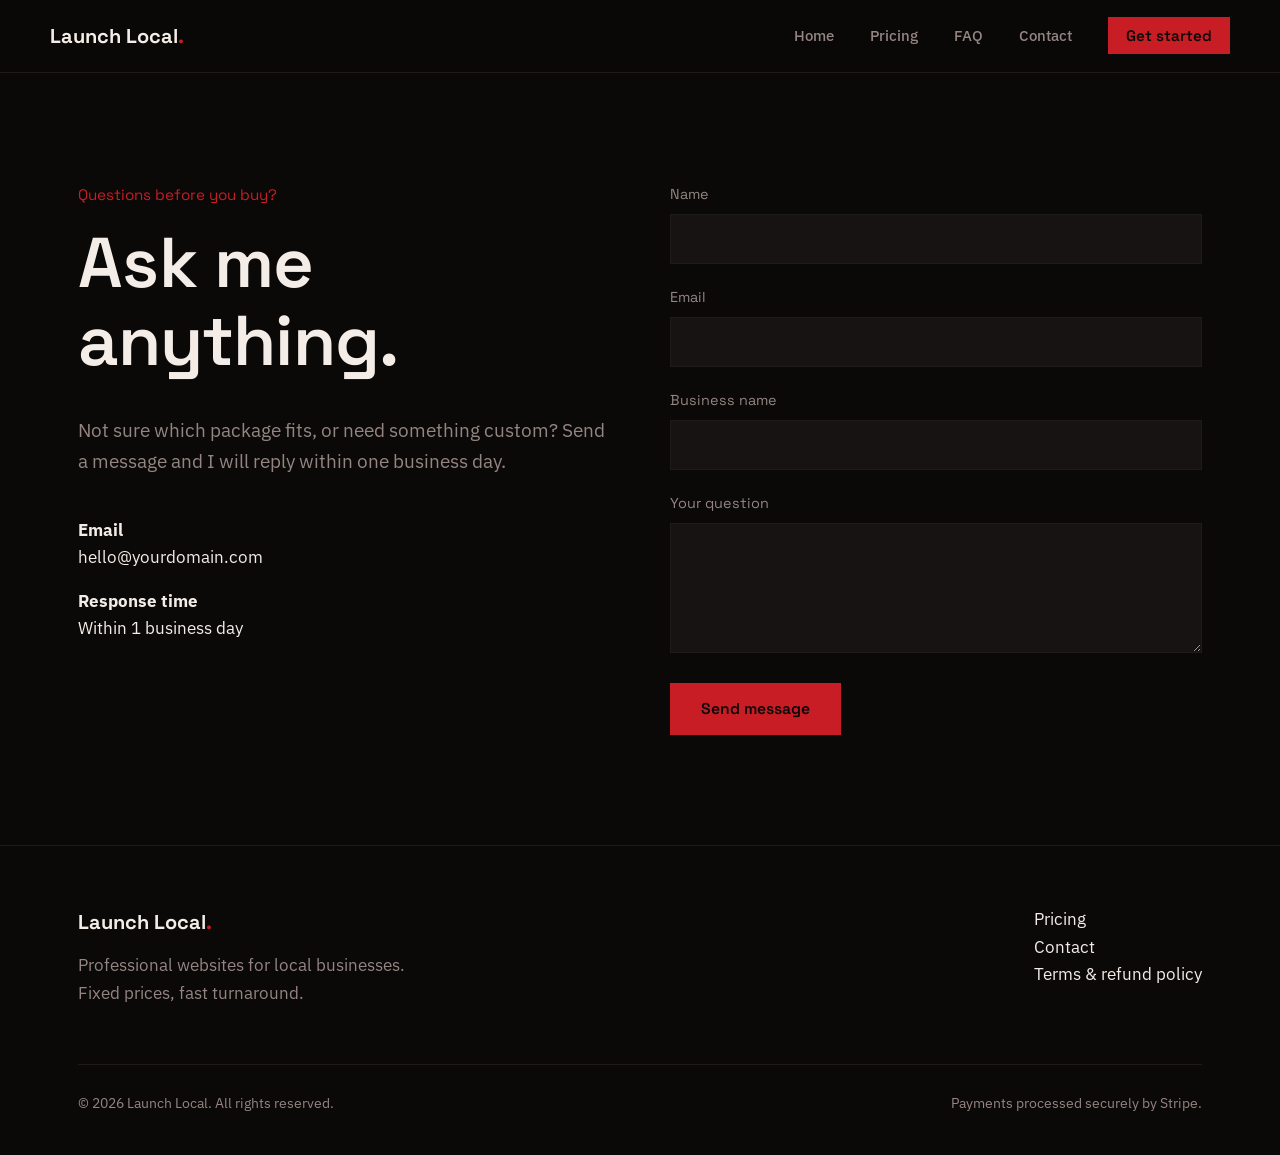
==== contact.html @ e810cbb4 "Initial commit" ====
<!DOCTYPE html>
<html lang="en">
<head>
<meta charset="utf-8">
<meta name="viewport" content="width=device-width, initial-scale=1">
<title>Contact | Launch Local</title>
<meta name="description" content="Ask a question before you buy.">
<link rel="preconnect" href="https://fonts.googleapis.com">
<link rel="preconnect" href="https://fonts.gstatic.com" crossorigin>
<link href="https://fonts.googleapis.com/css2?family=Space+Grotesk:wght@500;600;700&family=IBM+Plex+Sans:wght@400;500;600&display=swap" rel="stylesheet">
<link rel="stylesheet" href="/assets/style.css">
</head>
<body>
<header class="site-header">
  <div class="container site-header__inner">
    <a class="site-logo" href="/">Launch Local<span>.</span></a>
    <nav class="primary-nav" aria-label="Primary">
      <ul>
        <li><a href="/">Home</a></li>
        <li><a href="/pricing">Pricing</a></li>
        <li><a href="/#faq">FAQ</a></li>
        <li><a href="/contact" aria-current="page">Contact</a></li>
        <li><a class="nav-cta" href="/pricing">Get started</a></li>
      </ul>
    </nav>
    <button class="nav-toggle" aria-expanded="false" aria-label="Toggle menu">Menu</button>
  </div>
</header>
<section class="section"><div class="container"><div class="contact-layout">
  <div>
    <div class="hero__eyebrow">Questions before you buy?</div>
    <h1 style="max-width:14ch;">Ask me anything.</h1>
    <p class="lead">Not sure which package fits, or need something custom? Send a message and I will reply within one business day.</p>
    <div style="margin-top:40px;color:var(--grey);">
      <p style="margin-bottom:6px;"><strong style="color:var(--cream);">Email</strong><br>hello@yourdomain.com</p>
      <p><strong style="color:var(--cream);">Response time</strong><br>Within 1 business day</p>
    </div>
  </div>
  <div>
    <form name="contact" method="POST" action="/thanks" data-netlify="true" netlify-honeypot="bot-field">
      <input type="hidden" name="form-name" value="contact">
      <p style="display:none"><label>Do not fill this out: <input name="bot-field"></label></p>
      <div class="form-field"><label for="name">Name</label><input type="text" id="name" name="name" required></div>
      <div class="form-field"><label for="email">Email</label><input type="email" id="email" name="email" required></div>
      <div class="form-field"><label for="business">Business name</label><input type="text" id="business" name="business"></div>
      <div class="form-field"><label for="message">Your question</label><textarea id="message" name="message" rows="5" required></textarea></div>
      <button type="submit" class="btn btn-solid">Send message</button>
    </form>
  </div>
</div></div></section>
<footer class="site-footer">
  <div class="container">
    <div class="site-footer__top">
      <div>
        <a class="site-logo" href="/">Launch Local<span>.</span></a>
        <p style="max-width:34ch;color:var(--grey);margin-top:14px;">Professional websites for local businesses. Fixed prices, fast turnaround.</p>
      </div>
      <nav aria-label="Footer"><ul>
        <li><a href="/pricing">Pricing</a></li>
        <li><a href="/contact">Contact</a></li>
        <li><a href="/terms">Terms &amp; refund policy</a></li>
      </ul></nav>
    </div>
    <div class="site-footer__bottom">
      <span>&copy; <script>document.write(new Date().getFullYear())</script> Launch Local. All rights reserved.</span>
      <span>Payments processed securely by Stripe.</span>
    </div>
  </div>
</footer>
<script src="/assets/main.js"></script>
</body>
</html>
---- assets/style.css ----
/* Red Noir static site styles */

/* ==========================================================================
   Design tokens
   ========================================================================== */
:root {
  --black: #0a0908;
  --black-soft: #171312;
  --black-softer: #201a19;
  --maroon: #3a0d10;
  --red: #c81d25;
  --red-bright: #ff2d37;
  --cream: #f3ece7;
  --grey: #948582;

  --font-display: 'Space Grotesk', 'Arial Narrow', sans-serif;
  --font-body: 'IBM Plex Sans', -apple-system, sans-serif;

  --container: 1180px;
  --gap: 24px;
}

@media (prefers-reduced-motion: reduce) {
  *, *::before, *::after {
    animation-duration: 0.001ms !important;
    animation-iteration-count: 1 !important;
    transition-duration: 0.001ms !important;
  }
}

/* ==========================================================================
   Reset
   ========================================================================== */
*, *::before, *::after { box-sizing: border-box; }
html { -webkit-text-size-adjust: 100%; }
body {
  margin: 0;
  background: var(--black);
  color: var(--cream);
  font-family: var(--font-body);
  font-size: 17px;
  line-height: 1.6;
  -webkit-font-smoothing: antialiased;
}
img { max-width: 100%; display: block; }
a { color: inherit; text-decoration: none; }
ul { margin: 0; padding: 0; list-style: none; }
button { font-family: inherit; cursor: pointer; }

h1, h2, h3, h4 {
  font-family: var(--font-display);
  font-weight: 600;
  line-height: 1.1;
  margin: 0 0 0.5em;
  letter-spacing: -0.01em;
}
h1 { font-size: clamp(2.6rem, 5.5vw, 4.6rem); }
h2 { font-size: clamp(1.9rem, 3.5vw, 2.8rem); }
h3 { font-size: 1.3rem; }
p { max-width: 62ch; color: var(--cream); }
p.lead { font-size: 1.2rem; color: var(--grey); }

:focus-visible {
  outline: 2px solid var(--red-bright);
  outline-offset: 3px;
}

.container {
  max-width: var(--container);
  margin: 0 auto;
  padding: 0 28px;
}

.visually-hidden {
  position: absolute; width: 1px; height: 1px;
  overflow: hidden; clip: rect(0,0,0,0); white-space: nowrap;
}

/* ==========================================================================
   Buttons
   ========================================================================== */
.btn {
  display: inline-flex;
  align-items: center;
  gap: 10px;
  padding: 15px 30px;
  font-family: var(--font-display);
  font-weight: 600;
  font-size: 0.98rem;
  border: 1px solid var(--red);
  background: transparent;
  color: var(--cream);
  transition: background 160ms ease, color 160ms ease, border-color 160ms ease;
}
.btn-solid {
  background: var(--red);
  border-color: var(--red);
  color: var(--black);
}
.btn-solid:hover, .btn:hover {
  background: var(--red-bright);
  border-color: var(--red-bright);
  color: var(--black);
}

/* ==========================================================================
   Site header
   ========================================================================== */
.site-header {
  position: sticky;
  top: 0;
  z-index: 50;
  background: rgba(10, 9, 8, 0.92);
  backdrop-filter: blur(6px);
  border-bottom: 1px solid var(--black-softer);
}
.site-header__inner {
  display: flex;
  align-items: center;
  justify-content: space-between;
  padding: 20px 0;
}
.site-logo {
  font-family: var(--font-display);
  font-weight: 700;
  font-size: 1.25rem;
  color: var(--cream);
}
.site-logo span { color: var(--red); }

.primary-nav ul {
  display: flex;
  gap: 36px;
}
.primary-nav a {
  font-size: 0.95rem;
  font-weight: 500;
  color: var(--grey);
  position: relative;
  padding-bottom: 4px;
}
.primary-nav a:hover,
.primary-nav a:focus-visible { color: var(--cream); }
.primary-nav a::after {
  content: '';
  position: absolute;
  left: 0; bottom: 0;
  width: 0; height: 2px;
  background: var(--red-bright);
  transition: width 180ms ease;
}
.primary-nav a:hover::after { width: 100%; }

.nav-toggle {
  display: none;
  background: none;
  border: 1px solid var(--black-softer);
  color: var(--cream);
  padding: 10px 14px;
}

@media (max-width: 820px) {
  .nav-toggle { display: inline-flex; }
  .primary-nav {
    position: absolute;
    top: 100%; left: 0; right: 0;
    background: var(--black-soft);
    border-bottom: 1px solid var(--black-softer);
    display: none;
  }
  .primary-nav.is-open { display: block; }
  .primary-nav ul {
    flex-direction: column;
    gap: 0;
    padding: 8px 28px 20px;
  }
  .primary-nav li { border-top: 1px solid var(--black-softer); }
  .primary-nav a { display: block; padding: 14px 0; }
}

/* ==========================================================================
   Hero — asymmetric split with CSS-drawn geometric mark
   ========================================================================== */
.hero {
  border-bottom: 1px solid var(--black-softer);
  overflow: hidden;
}
.hero .container {
  display: grid;
  grid-template-columns: 1.1fr 0.9fr;
  align-items: center;
  gap: 40px;
  min-height: 640px;
}
.hero__eyebrow {
  color: var(--red);
  font-family: var(--font-display);
  font-size: 0.95rem;
  margin-bottom: 18px;
}
.hero__actions {
  display: flex;
  gap: 16px;
  margin-top: 32px;
  flex-wrap: wrap;
}
.hero__meta {
  margin-top: 48px;
  display: flex;
  gap: 40px;
  border-top: 1px solid var(--black-softer);
  padding-top: 24px;
}
.hero__meta div strong {
  display: block;
  font-family: var(--font-display);
  font-size: 1.6rem;
  color: var(--cream);
}
.hero__meta div span {
  font-size: 0.85rem;
  color: var(--grey);
}

.hero__mark {
  position: relative;
  height: 460px;
}
.hero__mark svg { width: 100%; height: 100%; }

@media (max-width: 900px) {
  .hero .container {
    grid-template-columns: 1fr;
    min-height: auto;
    padding-top: 56px;
    padding-bottom: 40px;
  }
  .hero__mark { height: 260px; order: -1; }
}

/* ==========================================================================
   Section scaffolding
   ========================================================================== */
.section {
  padding: 110px 0;
  border-bottom: 1px solid var(--black-softer);
}
.section--tight { padding: 80px 0; }
.section__head {
  display: flex;
  justify-content: space-between;
  align-items: flex-end;
  gap: 40px;
  margin-bottom: 56px;
  flex-wrap: wrap;
}
.section__head .index {
  font-family: var(--font-display);
  color: var(--red);
  font-size: 0.95rem;
}

/* ==========================================================================
   Services — angular list, not cards
   ========================================================================== */
.service-row {
  display: grid;
  grid-template-columns: 90px 1fr 1fr;
  gap: 32px;
  align-items: start;
  padding: 34px 0;
  border-top: 1px solid var(--black-softer);
  position: relative;
}
.service-row:last-child { border-bottom: 1px solid var(--black-softer); }
.service-row::before {
  content: '';
  position: absolute;
  left: 0; top: 0; bottom: 0;
  width: 0;
  background: var(--red);
  transition: width 200ms ease;
}
.service-row:hover::before { width: 4px; }
.service-row__num {
  font-family: var(--font-display);
  font-size: 1.1rem;
  color: var(--grey);
}
.service-row__price {
  font-family: var(--font-display);
  color: var(--red-bright);
  font-size: 1.3rem;
  text-align: right;
  white-space: nowrap;
}
.service-row__price small {
  display: block;
  font-family: var(--font-body);
  color: var(--grey);
  font-size: 0.8rem;
  font-weight: 400;
  margin-top: 4px;
}

@media (max-width: 720px) {
  .service-row {
    grid-template-columns: 1fr;
    gap: 10px;
  }
  .service-row__price { text-align: left; }
}

/* ==========================================================================
   Process timeline — genuinely sequential, numbering earned
   ========================================================================== */
.process {
  display: grid;
  grid-template-columns: repeat(4, 1fr);
  gap: 0;
}
.process__step {
  padding: 0 24px 0 0;
  border-left: 1px solid var(--black-softer);
  padding-left: 24px;
  position: relative;
}
.process__step:first-child { border-left: none; padding-left: 0; }
.process__num {
  font-family: var(--font-display);
  color: var(--maroon);
  font-size: 2.6rem;
  -webkit-text-stroke: 1px var(--red);
  color: transparent;
  display: block;
  margin-bottom: 14px;
}
.process__step h3 { margin-bottom: 10px; }
.process__step p { font-size: 0.95rem; color: var(--grey); }

@media (max-width: 900px) {
  .process { grid-template-columns: 1fr; gap: 36px; }
  .process__step { border-left: none; padding-left: 0; border-top: 1px solid var(--black-softer); padding-top: 24px; }
  .process__step:first-child { border-top: none; padding-top: 0; }
}

/* ==========================================================================
   Portfolio grid
   ========================================================================== */
.work-grid {
  display: grid;
  grid-template-columns: repeat(2, 1fr);
  gap: 2px;
  background: var(--black-softer);
}
.work-item {
  background: var(--black-soft);
  padding: 44px;
  min-height: 220px;
  display: flex;
  flex-direction: column;
  justify-content: flex-end;
  position: relative;
  transition: background 180ms ease;
}
.work-item:hover { background: var(--maroon); }
.work-item span {
  color: var(--red-bright);
  font-family: var(--font-display);
  font-size: 0.85rem;
  margin-bottom: 8px;
}
.work-item h3 { margin: 0; }

@media (max-width: 720px) {
  .work-grid { grid-template-columns: 1fr; }
}

/* ==========================================================================
   Testimonials
   ========================================================================== */
.testimonial {
  border-left: 2px solid var(--red);
  padding-left: 28px;
  max-width: 720px;
}
.testimonial p { font-size: 1.3rem; color: var(--cream); font-family: var(--font-display); font-weight: 500; line-height: 1.35; }
.testimonial cite {
  display: block;
  font-style: normal;
  color: var(--grey);
  margin-top: 18px;
  font-size: 0.9rem;
}

/* ==========================================================================
   CTA band
   ========================================================================== */
.cta-band {
  background: linear-gradient(120deg, var(--maroon), var(--black));
  padding: 90px 0;
  text-align: center;
}
.cta-band h2 { max-width: 16ch; margin-left: auto; margin-right: auto; }
.cta-band .btn { margin-top: 24px; }

/* ==========================================================================
   Forms
   ========================================================================== */
.form-field {
  margin-bottom: 22px;
}
.form-field label {
  display: block;
  font-family: var(--font-display);
  font-size: 0.9rem;
  margin-bottom: 8px;
  color: var(--grey);
}
.form-field input,
.form-field textarea {
  width: 100%;
  background: var(--black-soft);
  border: 1px solid var(--black-softer);
  color: var(--cream);
  padding: 14px 16px;
  font-family: var(--font-body);
  font-size: 1rem;
}
.form-field input:focus,
.form-field textarea:focus {
  border-color: var(--red);
  outline: none;
}
.contact-layout {
  display: grid;
  grid-template-columns: 1fr 1fr;
  gap: 60px;
}
@media (max-width: 820px) {
  .contact-layout { grid-template-columns: 1fr; }
}

/* ==========================================================================
   Footer
   ========================================================================== */
.site-footer {
  padding: 60px 0 40px;
}
.site-footer__top {
  display: flex;
  justify-content: space-between;
  flex-wrap: wrap;
  gap: 24px;
  padding-bottom: 40px;
  border-bottom: 1px solid var(--black-softer);
  margin-bottom: 28px;
}
.site-footer__bottom {
  display: flex;
  justify-content: space-between;
  flex-wrap: wrap;
  gap: 12px;
  color: var(--grey);
  font-size: 0.85rem;
}
.site-footer a:hover { color: var(--red-bright); }

/* ==========================================================================
   Storefront additions: pricing, add-ons, FAQ, nav CTA, legal text
   ========================================================================== */
.primary-nav .nav-cta {
  background: var(--red);
  color: var(--black);
  padding: 9px 18px;
  font-family: var(--font-display);
  font-weight: 600;
}
.primary-nav .nav-cta::after { display: none; }
.primary-nav .nav-cta:hover { background: var(--red-bright); color: var(--black); }

.pricing-grid {
  display: grid;
  grid-template-columns: repeat(3, 1fr);
  gap: 2px;
  background: var(--black-softer);
}
.plan {
  background: var(--black-soft);
  padding: 42px 32px 36px;
  display: flex;
  flex-direction: column;
  position: relative;
}
.plan--featured { background: var(--maroon); }
.plan__badge {
  position: absolute;
  top: 0; right: 0;
  background: var(--red);
  color: var(--black);
  font-family: var(--font-display);
  font-weight: 600;
  font-size: 0.8rem;
  padding: 6px 14px;
}
.plan h3 { margin-bottom: 6px; }
.plan__for { color: var(--grey); font-size: 0.95rem; min-height: 3em; }
.plan__price {
  font-family: var(--font-display);
  font-size: 2.8rem;
  font-weight: 700;
  margin: 18px 0 2px;
}
.plan__terms { color: var(--grey); font-size: 0.85rem; margin-bottom: 24px; }
.plan ul { margin: 0 0 28px; flex: 1; }
.plan li {
  padding: 9px 0 9px 22px;
  border-top: 1px solid var(--black-softer);
  font-size: 0.95rem;
  position: relative;
}
.plan--featured li { border-top-color: #4d1a1e; }
.plan li::before {
  content: '';
  position: absolute;
  left: 0; top: 18px;
  width: 8px; height: 8px;
  background: var(--red-bright);
}
.plan .btn { width: 100%; justify-content: center; }
.plan__alt {
  display: block;
  text-align: center;
  margin-top: 14px;
  font-size: 0.88rem;
  color: var(--grey);
}
.plan__alt:hover { color: var(--red-bright); }

.addon-grid {
  display: grid;
  grid-template-columns: repeat(3, 1fr);
  gap: 2px;
  background: var(--black-softer);
}
.addon { background: var(--black-soft); padding: 28px; }
.addon strong { font-family: var(--font-display); color: var(--red-bright); font-size: 1.2rem; display: block; margin-bottom: 8px; }
.addon h3 { font-size: 1.1rem; margin-bottom: 6px; }
.addon p { font-size: 0.92rem; color: var(--grey); margin: 0; }

.faq details { border-top: 1px solid var(--black-softer); padding: 22px 0; }
.faq details:last-child { border-bottom: 1px solid var(--black-softer); }
.faq summary {
  list-style: none;
  cursor: pointer;
  font-family: var(--font-display);
  font-weight: 600;
  font-size: 1.15rem;
  display: flex;
  justify-content: space-between;
  gap: 24px;
}
.faq summary::-webkit-details-marker { display: none; }
.faq summary::after { content: '+'; color: var(--red-bright); font-size: 1.4rem; line-height: 1; }
.faq details[open] summary::after { content: '\2212'; }
.faq details p { color: var(--grey); margin: 14px 0 0; }

.guarantee {
  border: 1px solid var(--red);
  padding: 36px;
  display: grid;
  grid-template-columns: 1fr 2fr;
  gap: 32px;
  align-items: center;
}
.guarantee h2 { margin: 0; font-size: 1.8rem; }
.guarantee p { margin: 0; color: var(--grey); }

.legal h2 { font-size: 1.4rem; margin-top: 40px; }
.legal p, .legal li { color: var(--grey); }
.legal ul { list-style: disc; padding-left: 22px; margin: 0 0 1em; }

@media (max-width: 900px) {
  .pricing-grid, .addon-grid { grid-template-columns: 1fr; }
  .guarantee { grid-template-columns: 1fr; }
  .plan__for { min-height: 0; }
}
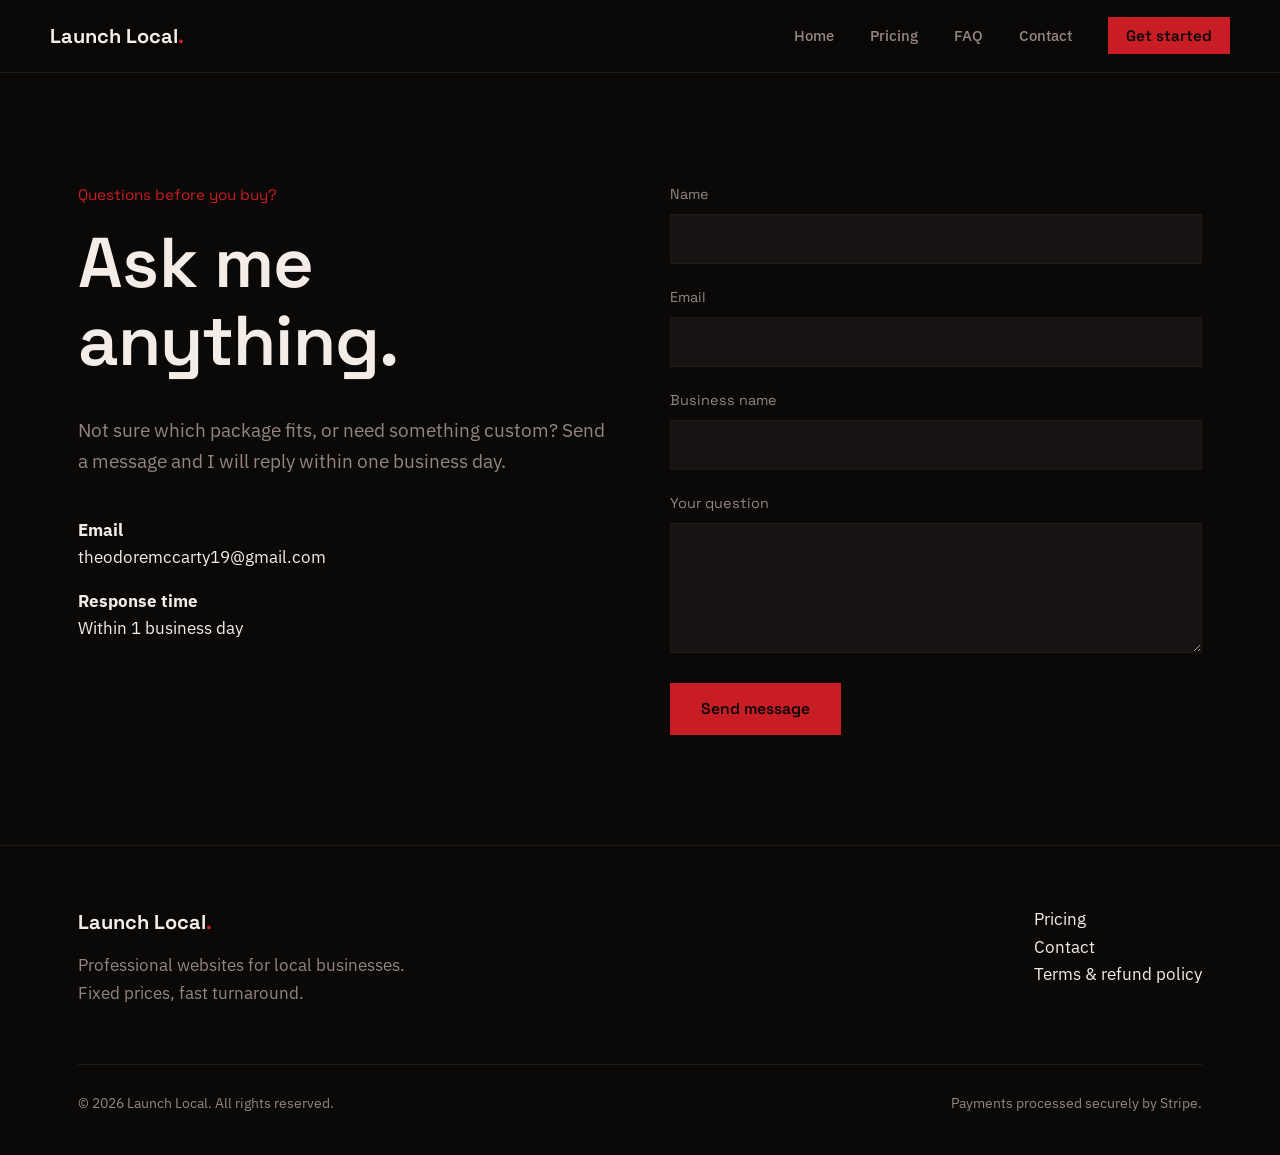
==== commit 4fce0d9f: "Update emails and domain" ====
--- a/contact.html
+++ b/contact.html
@@ -32,7 +32,7 @@
     <h1 style="max-width:14ch;">Ask me anything.</h1>
     <p class="lead">Not sure which package fits, or need something custom? Send a message and I will reply within one business day.</p>
     <div style="margin-top:40px;color:var(--grey);">
-      <p style="margin-bottom:6px;"><strong style="color:var(--cream);">Email</strong><br>hello@yourdomain.com</p>
+      <p style="margin-bottom:6px;"><strong style="color:var(--cream);">Email</strong><br><a href="mailto:theodoremccarty19@gmail.com">theodoremccarty19@gmail.com</a></p>
       <p><strong style="color:var(--cream);">Response time</strong><br>Within 1 business day</p>
     </div>
   </div>
